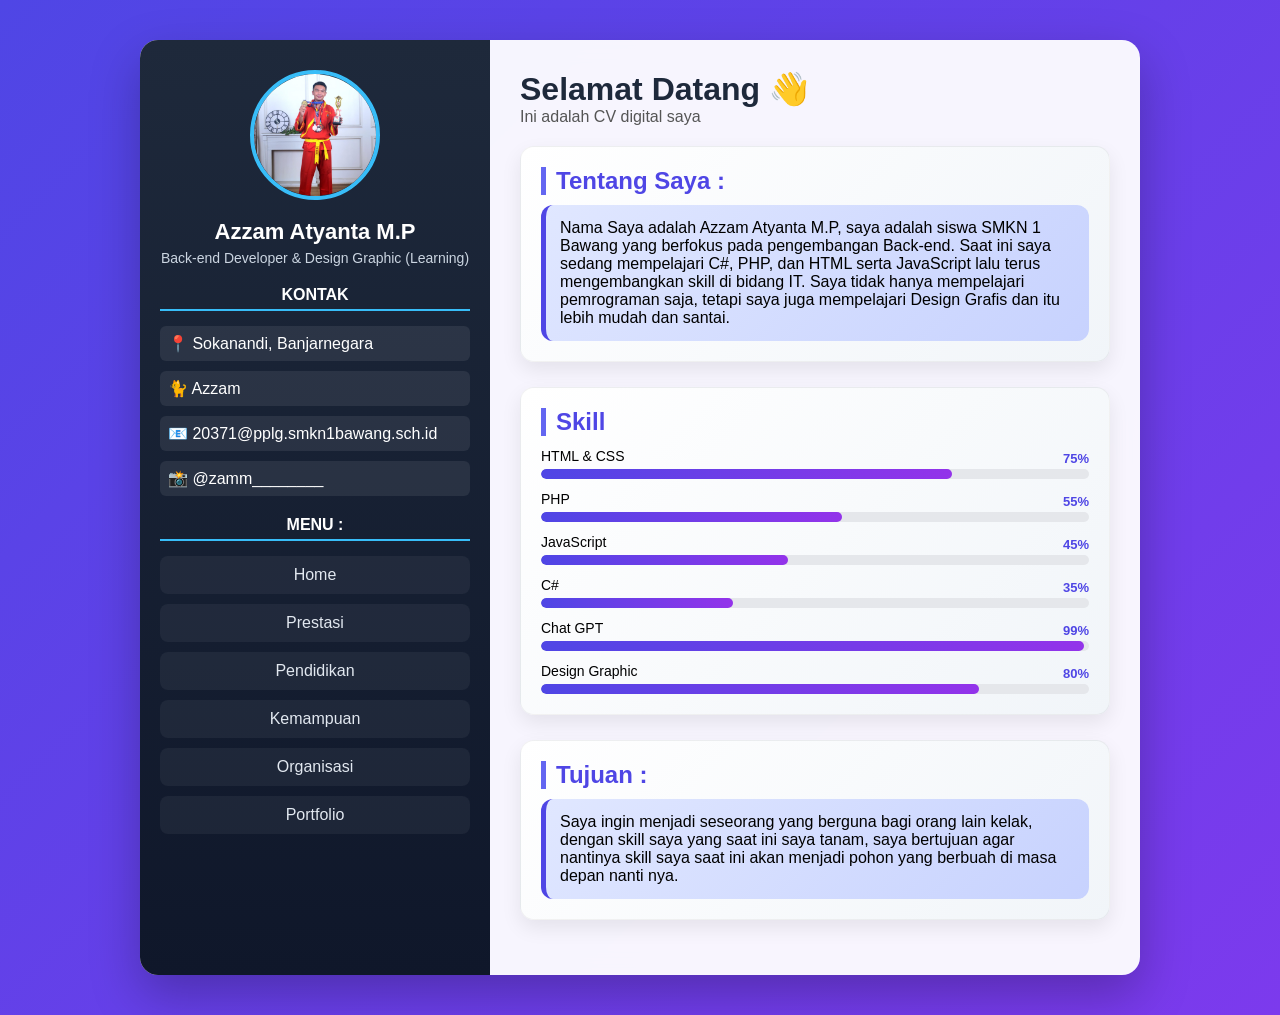
==== index.html @ 00e2b473 "Rename Index.html to index.html" ====
<!DOCTYPE html>
<html lang="id">
<head>
    <meta charset="UTF-8">
    <meta name="viewport" content="width=device-width, initial-scale=1.0">
    <title>CV - Azzam Atyanta M.P</title>

    <!-- HUBUNGKAN KE CSS -->
    <link rel="stylesheet" href="Style CV.css">
</head>

<body>

<div class="container">

    <!-- SIDEBAR -->
    <div class="sidebar">
        <img src="WhatsApp Image 2026-03-31 at 19.56.37.jpeg" alt="Foto Profil">

        <h1>Azzam Atyanta M.P</h1>
        <p>Back-end Developer & Design Graphic (Learning)</p>

        <h2>KONTAK</h2>
        <ul class="kontak-list">
            <li>📍 Sokanandi, Banjarnegara</li>
            <li>🐈 Azzam</li>
            <li>📧 20371@pplg.smkn1bawang.sch.id</li>
            <li>📸 @zamm________</li>
        </ul>

        <h2>MENU :</h2>
        <ul>
            <li><a href="Index.html">Home</a></li>
            <li><a href="Prestasi.html">Prestasi</a></li>
            <li><a href="Pendidikan.html">Pendidikan</a></li>
            <li><a href="Kemampuan.html">Kemampuan</a></li>
            <li><a href="Organisasi.html">Organisasi</a></li>
            <li><a href="Portofolio.html">Portfolio</a></li>
        </ul>
    </div>

    <!-- CONTENT -->
    <div class="content">

        <div class="header">
            <h1>Selamat Datang 👋</h1>
            <p>Ini adalah CV digital saya</p>
        </div>

        <div class="section">
            <h2>Tentang Saya :</h2>
            <div class="box">
                Nama Saya adalah Azzam Atyanta M.P, saya adalah siswa SMKN 1 Bawang yang berfokus pada pengembangan Back-end.
                Saat ini saya sedang mempelajari C#, PHP, dan HTML serta JavaScript lalu terus mengembangkan skill di bidang IT.
                Saya tidak hanya mempelajari pemrograman saja, tetapi saya juga mempelajari Design Grafis dan itu lebih mudah dan santai.
            </div>
        </div>

        <div class="section">
            <h2>Skill</h2>

            <div class="skill">
                <div class="skill-header">
                    <div class="skill-name">HTML & CSS</div>
                    <div class="skill-percent">75%</div>
                </div>
                <div class="skill-bar">
                    <div class="skill-fill" style="width: 75%"></div>
                </div>
            </div>

            <div class="skill">
                <div class="skill-header">
                    <div class="skill-name">PHP</div>
                    <div class="skill-percent">55%</div>
                </div>
                <div class="skill-bar">
                    <div class="skill-fill" style="width: 55%"></div>
                </div>
            </div>

            <div class="skill">
                <div class="skill-header">
                    <div class="skill-name">JavaScript</div>
                    <div class="skill-percent">45%</div>
                </div>
                <div class="skill-bar">
                    <div class="skill-fill" style="width: 45%"></div>
                </div>
            </div>

            <div class="skill">
                <div class="skill-header">
                    <div class="skill-name">C#</div>
                    <div class="skill-percent">35%</div>
                </div>
                <div class="skill-bar">
                    <div class="skill-fill" style="width: 35%"></div>
                </div>
            </div>

            <div class="skill">
                <div class="skill-header">
                    <div class="skill-name">Chat GPT</div>
                    <div class="skill-percent">99%</div>
                </div>
                <div class="skill-bar">
                    <div class="skill-fill" style="width: 99%"></div>
                </div>
            </div>

            <div class="skill">
                <div class="skill-header">
                    <div class="skill-name">Design Graphic</div>
                    <div class="skill-percent">80%</div>
                </div>
                <div class="skill-bar">
                    <div class="skill-fill" style="width: 80%"></div>
                </div>
            </div>

        </div>

        <div class="section">
            <h2>Tujuan :</h2>
            <div class="box">
                Saya ingin menjadi seseorang yang berguna bagi orang lain kelak, dengan skill saya yang saat ini saya tanam,
                saya bertujuan agar nantinya skill saya saat ini akan menjadi pohon yang berbuah di masa depan nanti nya.
            </div>
        </div>

    </div>

</div>

</body>
</html>
---- Style CV.css ----
* {
    margin: 0;
    padding: 0;
    box-sizing: border-box;
    font-family: 'Segoe UI', sans-serif;
}

/* BACKGROUND */
body {
    background: linear-gradient(135deg, #4f46e5, #7c3aed, #9333ea);
    background-size: 200% 200%;
    animation: bgMove 10s ease infinite;
}

@keyframes bgMove {
    0% { background-position: left; }
    50% { background-position: right; }
    100% { background-position: left; }
}

/* CONTAINER */
.container {
    max-width: 1000px;
    margin: 40px auto;
    display: flex;
    background: rgba(255, 255, 255, 0.95);
    border-radius: 18px;
    overflow: hidden;
    box-shadow: 0 20px 50px rgba(0,0,0,0.25);
    backdrop-filter: blur(10px);
}

/* SIDEBAR */
.sidebar {
    width: 35%;
    background: linear-gradient(180deg, #1e293b, #0f172a);
    color: white;
    padding: 30px 20px;
    text-align: center;
}

.sidebar img {
    width: 130px;
    height: 130px;
    border-radius: 50%;
    border: 4px solid #38bdf8;
    margin-bottom: 15px;
    transition: 0.3s;
}

.sidebar img:hover {
    transform: scale(1.05);
}

.sidebar h1 {
    font-size: 22px;
    margin-bottom: 5px;
}

.sidebar p {
    font-size: 14px;
    color: #cbd5e1;
    margin-bottom: 15px;
}

.sidebar h2 {
    margin-top: 20px;
    font-size: 16px;
    border-bottom: 2px solid #38bdf8;
    padding-bottom: 5px;
}

/* MENU */
.sidebar ul {
    list-style: none;
    margin-top: 15px;
}

.sidebar ul li {
    margin: 10px 0;
}

.sidebar ul li a {
    display: block;
    padding: 10px;
    border-radius: 8px;
    background: rgba(255,255,255,0.05);
    color: #e2e8f0;
    text-decoration: none;
    transition: 0.3s;
}

.sidebar ul li a:hover {
    background: linear-gradient(135deg, #38bdf8, #6366f1);
    color: white;
    transform: translateX(6px);
}

/* CONTENT */
.content {
    width: 65%;
    padding: 30px;
}

/* HEADER */
.header {
    margin-bottom: 20px;
}

.header h1 {
    color: #1e293b;
}

.header p {
    color: #555;
}

/* SECTION */
.section {
    margin-bottom: 25px;
    padding: 20px;
    border-radius: 14px;
    background: linear-gradient(135deg, #ffffff, #f1f5f9);
    box-shadow: 0 8px 20px rgba(0,0,0,0.08);
    transition: 0.3s;
    border: 1px solid rgba(0,0,0,0.05);
}

.section:hover {
    transform: translateY(-5px);
}

.section h2 {
    color: #4f46e5;
    margin-bottom: 10px;
    border-left: 5px solid #6366f1;
    padding-left: 10px;
}

/* BOX */
.box {
    background: linear-gradient(135deg, #e0e7ff, #c7d2fe);
    padding: 14px;
    margin-top: 10px;
    border-radius: 12px;
    border-left: 5px solid #4f46e5;
    transition: 0.3s;
}

.box:hover {
    transform: scale(1.02);
    box-shadow: 0 10px 18px rgba(0,0,0,0.15);
}

/* SKILL */
.skill {
    margin-top: 12px;
}

.skill-name {
    font-size: 14px;
    margin-bottom: 5px;
}

.skill-bar {
    height: 10px;
    background: #e5e7eb;
    border-radius: 6px;
    overflow: hidden;
}

.skill-fill {
    height: 100%;
    background: linear-gradient(90deg, #4f46e5, #9333ea);
    border-radius: 6px;
    transition: width 0.5s ease;
}

/* KONTAK */
.kontak-list {
    list-style: none;
    text-align: left;
    margin-top: 10px;
    padding: 0;
}

.kontak-list li {
    margin: 8px 0;
    padding: 8px;
    background: rgba(255,255,255,0.08);
    border-radius: 6px;
    transition: 0.3s;
}

.kontak-list li:hover {
    background: linear-gradient(135deg, #38bdf8, #6366f1);
    color: white;
    transform: translateX(5px);
}

/* HEADER SKILL (NAMA + PERSEN) */
.skill-header {
    display: flex;
    justify-content: space-between;
    align-items: center;
}

/* PERSEN */
.skill-percent {
    font-size: 13px;
    color: #4f46e5;
    font-weight: 600;
}
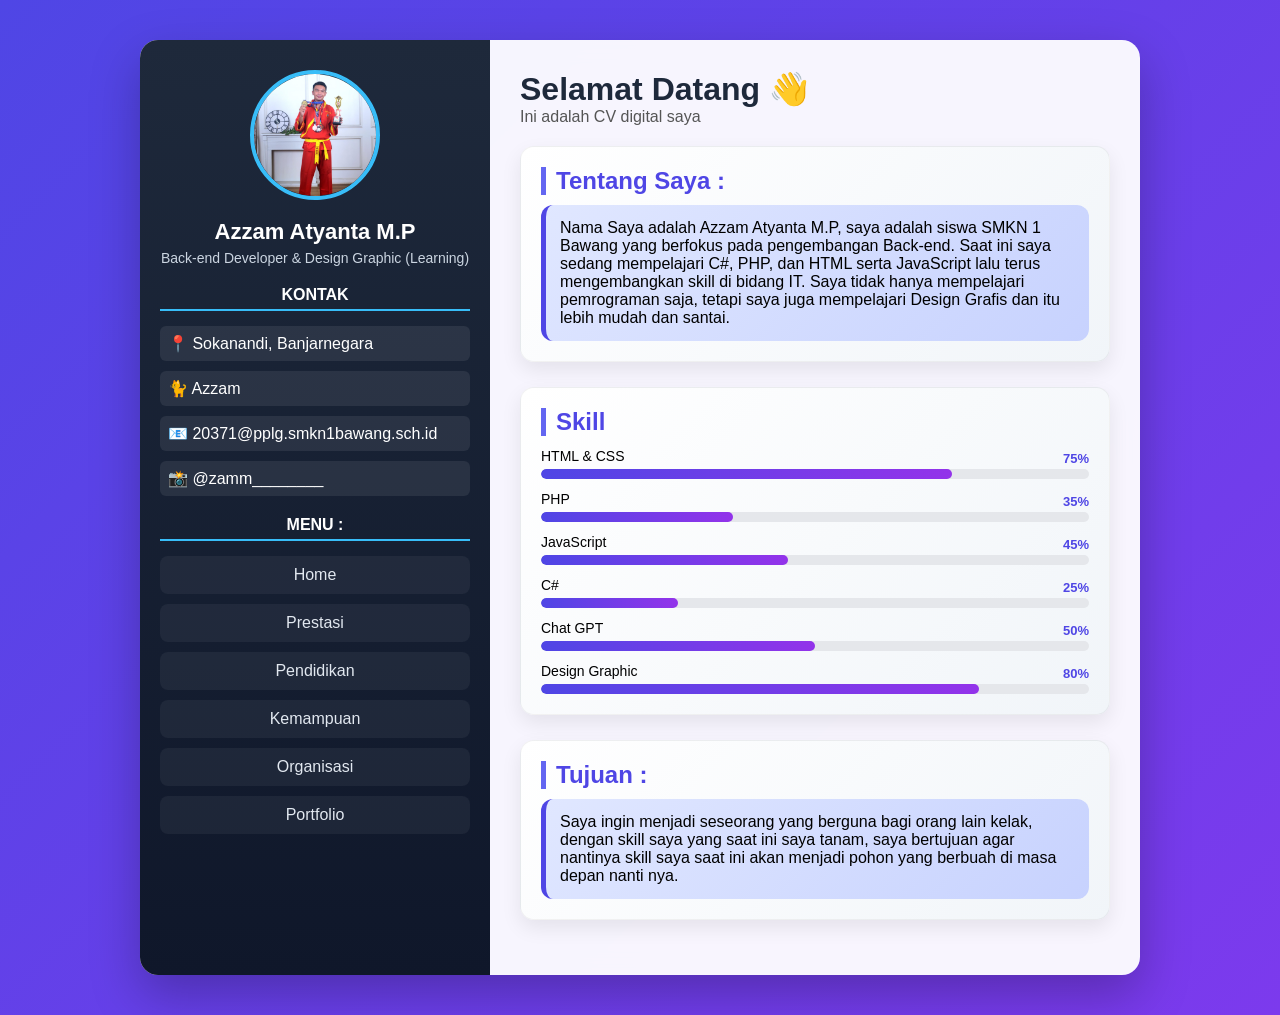
==== commit 6be0e2dc: "Update index.html" ====
--- a/index.html
+++ b/index.html
@@ -30,7 +30,7 @@
 
         <h2>MENU :</h2>
         <ul>
-            <li><a href="Index.html">Home</a></li>
+            <li><a href="index.html">Home</a></li>
             <li><a href="Prestasi.html">Prestasi</a></li>
             <li><a href="Pendidikan.html">Pendidikan</a></li>
             <li><a href="Kemampuan.html">Kemampuan</a></li>
@@ -72,10 +72,10 @@
             <div class="skill">
                 <div class="skill-header">
                     <div class="skill-name">PHP</div>
-                    <div class="skill-percent">55%</div>
+                    <div class="skill-percent">35%</div>
                 </div>
                 <div class="skill-bar">
-                    <div class="skill-fill" style="width: 55%"></div>
+                    <div class="skill-fill" style="width: 35%"></div>
                 </div>
             </div>
 
@@ -92,20 +92,20 @@
             <div class="skill">
                 <div class="skill-header">
                     <div class="skill-name">C#</div>
-                    <div class="skill-percent">35%</div>
+                    <div class="skill-percent">25%</div>
                 </div>
                 <div class="skill-bar">
-                    <div class="skill-fill" style="width: 35%"></div>
+                    <div class="skill-fill" style="width: 25%"></div>
                 </div>
             </div>
 
             <div class="skill">
                 <div class="skill-header">
                     <div class="skill-name">Chat GPT</div>
-                    <div class="skill-percent">99%</div>
+                    <div class="skill-percent">50%</div>
                 </div>
                 <div class="skill-bar">
-                    <div class="skill-fill" style="width: 99%"></div>
+                    <div class="skill-fill" style="width: 50%"></div>
                 </div>
             </div>
 
